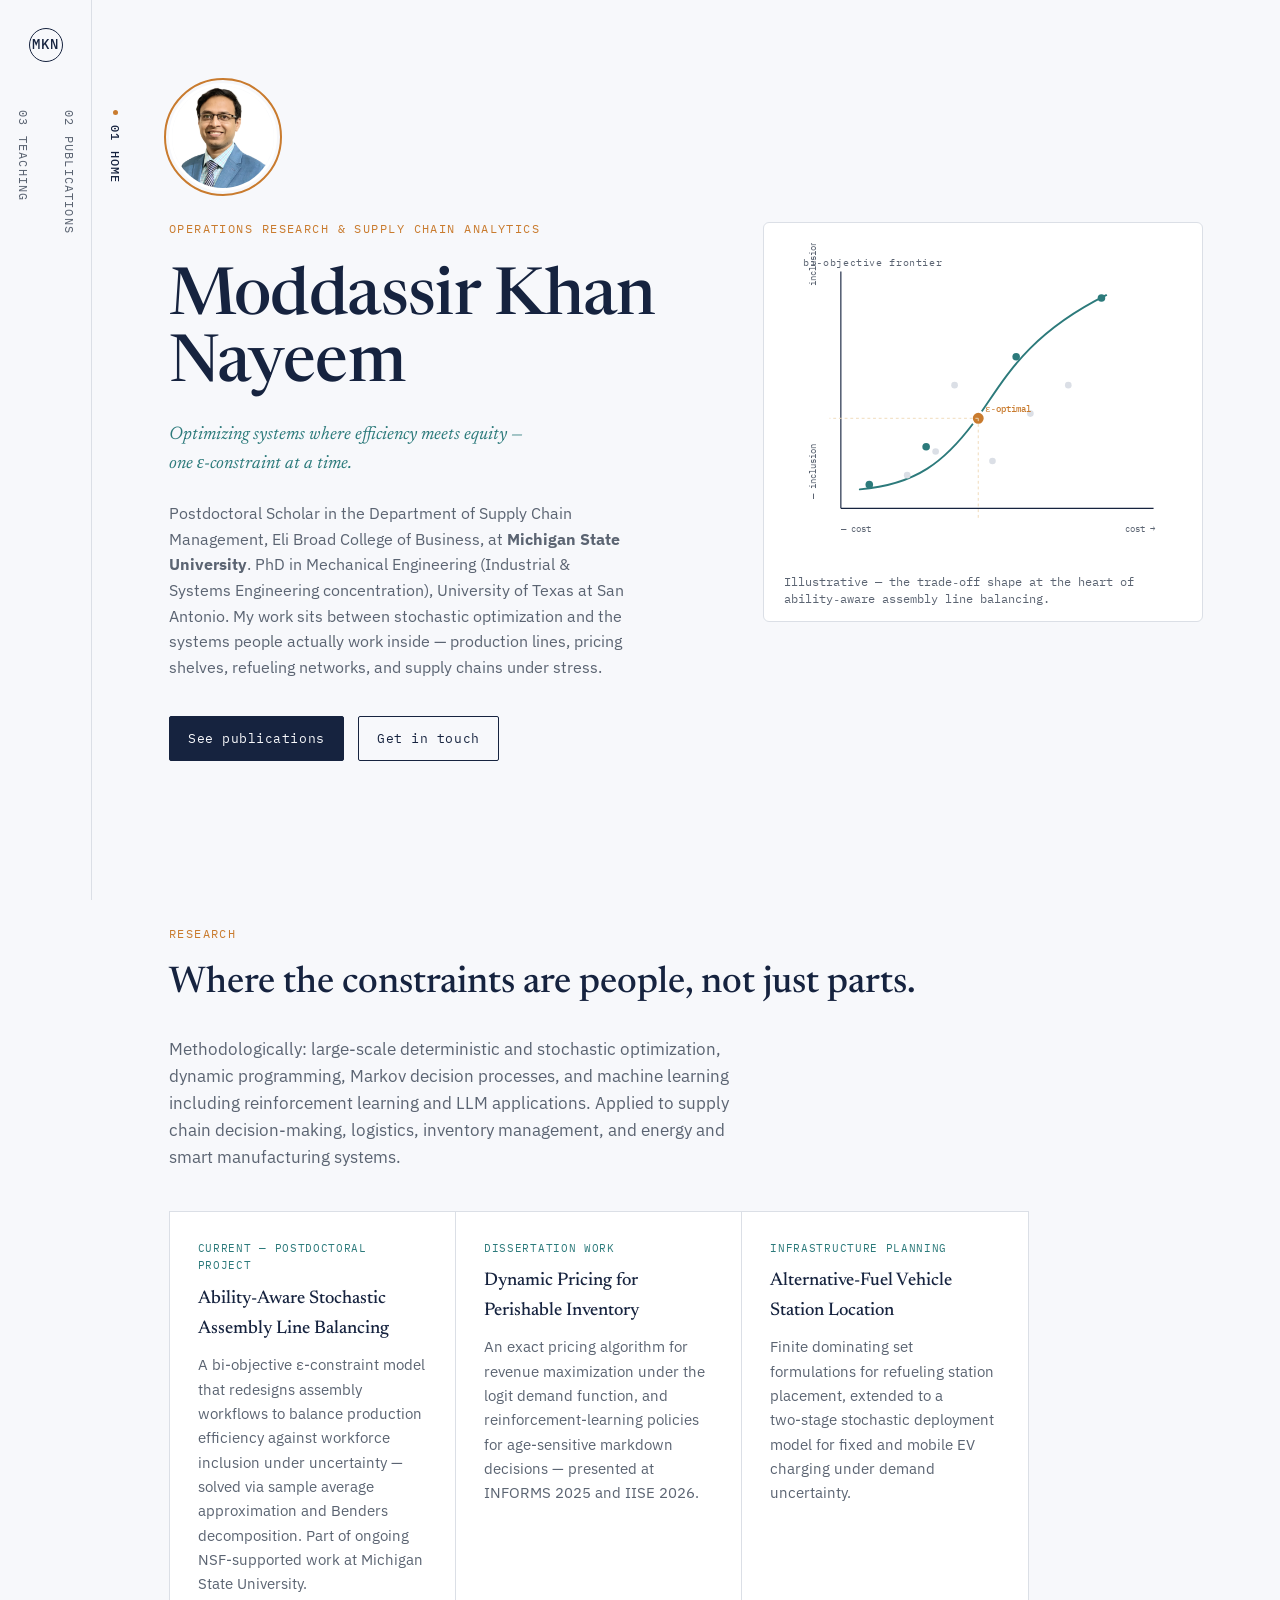
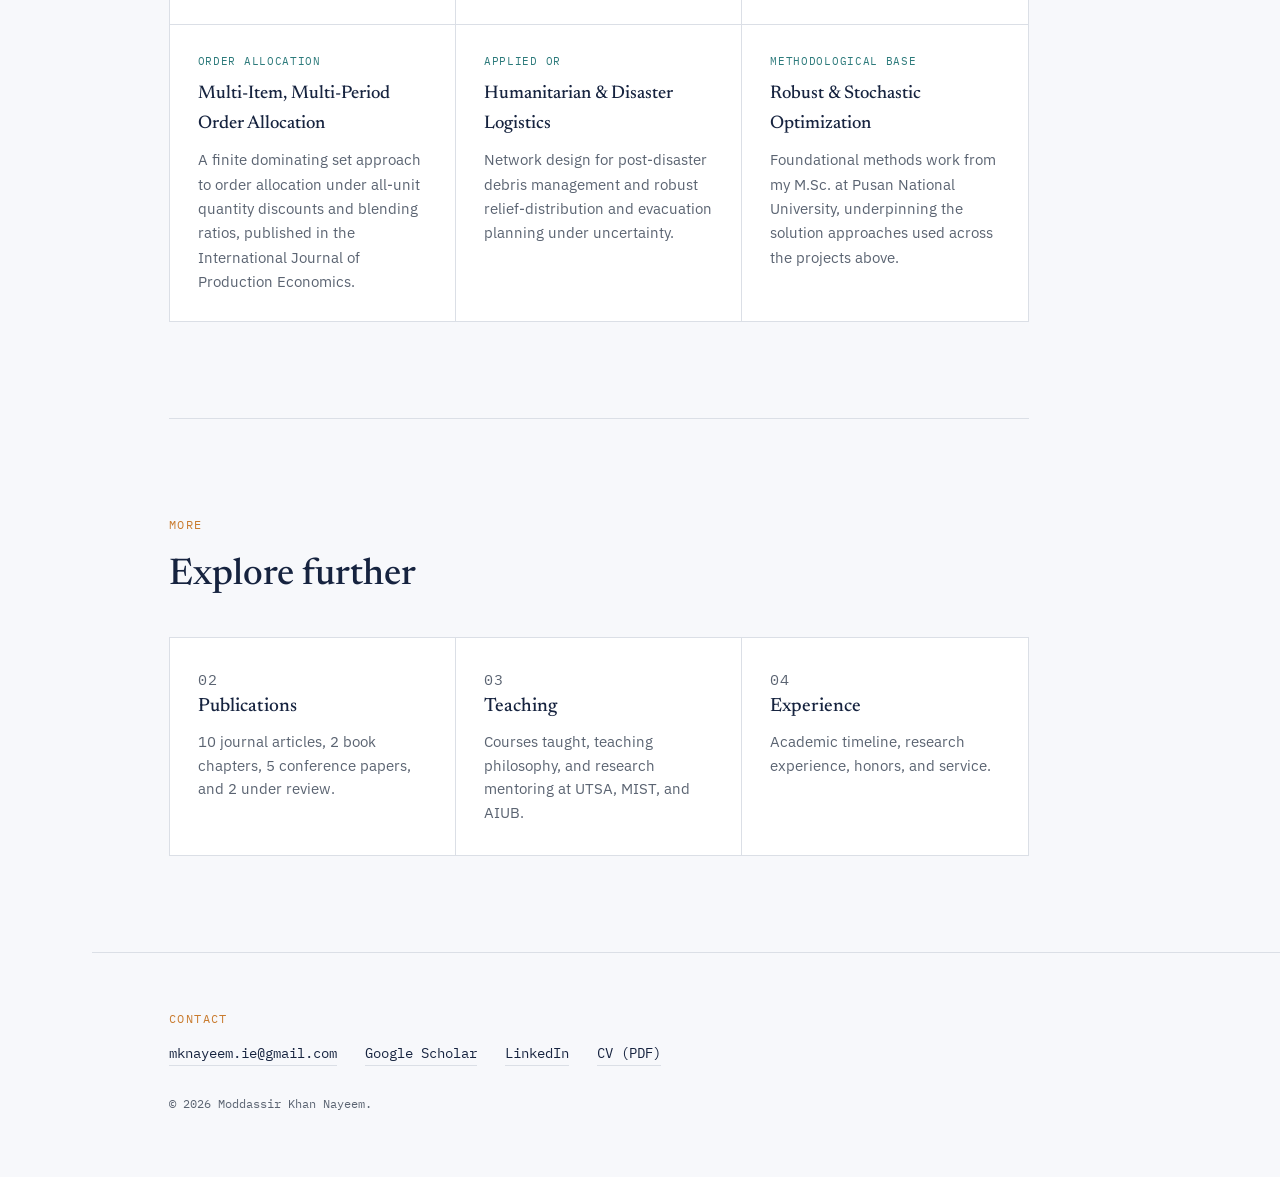
==== index.html @ 97b3437f "Add files via upload" ====
<!DOCTYPE html>
<html lang="en">
<head>
<meta charset="UTF-8">
<meta name="viewport" content="width=device-width, initial-scale=1.0">
<title>Moddassir Khan Nayeem — Operations Research</title>
<meta name="description" content="Moddassir Khan Nayeem — Postdoctoral Scholar, Supply Chain Management, Michigan State University. Stochastic optimization, dynamic pricing, and ability-aware workforce systems.">
<link rel="preconnect" href="https://fonts.googleapis.com">
<link rel="preconnect" href="https://fonts.gstatic.com" crossorigin>
<link href="https://fonts.googleapis.com/css2?family=Newsreader:ital,opsz,wght@0,6..72,400;0,6..72,500;0,6..72,600;1,6..72,400;1,6..72,500&family=IBM+Plex+Sans:wght@400;500;600&family=IBM+Plex+Mono:wght@400;500&display=swap" rel="stylesheet">
<link rel="stylesheet" href="styles.css">
</head>
<body>

<button class="nav-toggle" id="navToggle" aria-label="Open navigation" aria-expanded="false">
  <span></span><span></span><span></span>
</button>

<nav class="sidenav" id="sidenav" aria-label="Site navigation">
  <a class="sidenav-mark" href="index.html">MKN</a>
  <ul>
    <li><a href="index.html" class="navlink" data-label="Home">01</a></li>
    <li><a href="publications.html" class="navlink" data-label="Publications">02</a></li>
    <li><a href="teaching.html" class="navlink" data-label="Teaching">03</a></li>
    <li><a href="experience.html" class="navlink" data-label="Experience">04</a></li>
  </ul>
</nav>

<main>

  <!-- ===== HERO ===== -->
  <section id="top" class="hero" aria-labelledby="hero-heading">
    <div class="hero-text">
      <img src="headshot.jpg" alt="Portrait of Moddassir Khan Nayeem" class="hero-photo">
      <p class="eyebrow">Operations Research &amp; Supply Chain Analytics</p>
      <h1 id="hero-heading">Moddassir Khan<br>Nayeem</h1>
      <p class="hero-sub"><em>Optimizing systems where efficiency meets equity —<br>one ε‑constraint at a time.</em></p>
      <p class="hero-lede">
        Postdoctoral Scholar in the Department of Supply Chain Management, Eli Broad College of
        Business, at <strong>Michigan State University</strong>. PhD in Mechanical Engineering
        (Industrial &amp; Systems Engineering concentration), University of Texas at San Antonio.
        My work sits between stochastic optimization and the systems people actually work
        inside — production lines, pricing shelves, refueling networks, and supply chains
        under stress.
      </p>
      <div class="hero-actions">
        <a href="publications.html" class="btn btn-primary">See publications</a>
        <a href="#contact" class="btn btn-ghost">Get in touch</a>
      </div>
    </div>

    <figure class="hero-chart" aria-label="Illustrative Pareto frontier between throughput cost and workforce inclusion">
      <svg viewBox="0 0 420 340" role="img" aria-hidden="false">
        <text x="20" y="24" class="chart-title">bi‑objective frontier</text>

        <line x1="60" y1="280" x2="60" y2="30" class="axis-line"/>
        <line x1="60" y1="280" x2="390" y2="280" class="axis-line"/>
        <text x="60" y="305" class="axis-label">— cost</text>
        <text x="392" y="305" class="axis-label" text-anchor="end">cost →</text>
        <text x="34" y="270" class="axis-label" transform="rotate(-90 34 270)">— inclusion</text>
        <text x="34" y="45" class="axis-label" transform="rotate(-90 34 45)">inclusion →</text>

        <path id="paretoPath" class="pareto-curve"
          d="M 80,260 C 140,255 170,230 200,190 C 230,150 250,100 340,55" />

        <circle cx="130" cy="245" r="3.5" class="pt-dominated"/>
        <circle cx="160" cy="220" r="3.5" class="pt-dominated"/>
        <circle cx="220" cy="230" r="3.5" class="pt-dominated"/>
        <circle cx="260" cy="180" r="3.5" class="pt-dominated"/>
        <circle cx="300" cy="150" r="3.5" class="pt-dominated"/>
        <circle cx="180" cy="150" r="3.5" class="pt-dominated"/>

        <circle cx="90" cy="255" r="4" class="pt-frontier"/>
        <circle cx="150" cy="215" r="4" class="pt-frontier"/>
        <circle cx="245" cy="120" r="4" class="pt-frontier"/>
        <circle cx="335" cy="58" r="4" class="pt-frontier"/>

        <circle cx="205" cy="185" r="7" class="pt-optimal"/>
        <line x1="205" y1="185" x2="205" y2="292" class="guide-line"/>
        <line x1="205" y1="185" x2="48" y2="185" class="guide-line"/>
        <text x="212" y="178" class="pt-label">ε‑optimal</text>
      </svg>
      <figcaption>Illustrative — the trade‑off shape at the heart of ability‑aware assembly line balancing.</figcaption>
    </figure>
  </section>

  <!-- ===== RESEARCH ===== -->
  <section id="research" class="section">
    <p class="eyebrow">Research</p>
    <h2>Where the constraints are people, not just parts.</h2>
    <p class="section-lede">
      Methodologically: large‑scale deterministic and stochastic optimization, dynamic
      programming, Markov decision processes, and machine learning including reinforcement
      learning and LLM applications. Applied to supply chain decision‑making, logistics,
      inventory management, and energy and smart manufacturing systems.
    </p>

    <div class="research-grid">
      <article class="research-card">
        <p class="card-tag">current — postdoctoral project</p>
        <h3>Ability‑Aware Stochastic Assembly Line Balancing</h3>
        <p>
          A bi‑objective ε‑constraint model that redesigns assembly workflows to balance
          production efficiency against workforce inclusion under uncertainty — solved via
          sample average approximation and Benders decomposition. Part of ongoing NSF‑supported
          work at Michigan State University.
        </p>
      </article>

      <article class="research-card">
        <p class="card-tag">dissertation work</p>
        <h3>Dynamic Pricing for Perishable Inventory</h3>
        <p>
          An exact pricing algorithm for revenue maximization under the logit demand function,
          and reinforcement‑learning policies for age‑sensitive markdown decisions — presented
          at INFORMS 2025 and IISE 2026.
        </p>
      </article>

      <article class="research-card">
        <p class="card-tag">infrastructure planning</p>
        <h3>Alternative‑Fuel Vehicle Station Location</h3>
        <p>
          Finite dominating set formulations for refueling station placement, extended to a
          two‑stage stochastic deployment model for fixed and mobile EV charging under demand
          uncertainty.
        </p>
      </article>

      <article class="research-card">
        <p class="card-tag">order allocation</p>
        <h3>Multi‑Item, Multi‑Period Order Allocation</h3>
        <p>
          A finite dominating set approach to order allocation under all‑unit quantity discounts
          and blending ratios, published in the International Journal of Production Economics.
        </p>
      </article>

      <article class="research-card">
        <p class="card-tag">applied OR</p>
        <h3>Humanitarian &amp; Disaster Logistics</h3>
        <p>
          Network design for post‑disaster debris management and robust relief‑distribution and
          evacuation planning under uncertainty.
        </p>
      </article>

      <article class="research-card">
        <p class="card-tag">methodological base</p>
        <h3>Robust &amp; Stochastic Optimization</h3>
        <p>
          Foundational methods work from my M.Sc. at Pusan National University, underpinning the
          solution approaches used across the projects above.
        </p>
      </article>
    </div>
  </section>

  <!-- ===== EXPLORE MORE ===== -->
  <section class="section explore-section">
    <p class="eyebrow">More</p>
    <h2>Explore further</h2>
    <div class="explore-grid">
      <a href="publications.html" class="explore-card">
        <p class="card-tag">02</p>
        <h3>Publications</h3>
        <p>10 journal articles, 2 book chapters, 5 conference papers, and 2 under review.</p>
      </a>
      <a href="teaching.html" class="explore-card">
        <p class="card-tag">03</p>
        <h3>Teaching</h3>
        <p>Courses taught, teaching philosophy, and research mentoring at UTSA, MIST, and AIUB.</p>
      </a>
      <a href="experience.html" class="explore-card">
        <p class="card-tag">04</p>
        <h3>Experience</h3>
        <p>Academic timeline, research experience, honors, and service.</p>
      </a>
    </div>
  </section>

</main>

<footer class="site-footer" id="contact">
  <p class="eyebrow">Contact</p>
  <ul class="footer-contact">
    <li><a href="mailto:mknayeem.ie@gmail.com">mknayeem.ie@gmail.com</a></li>
    <li><a href="https://scholar.google.com/citations?user=6gZgJ9kAAAAJ&hl=en">Google Scholar</a></li>
    <li><a href="https://www.linkedin.com/in/moddassir-khan-nayeem-074326132">LinkedIn</a></li>
    <li><a href="cv.pdf">CV (PDF)</a></li>
  </ul>
  <p class="footer-note">© <span class="js-year"></span> Moddassir Khan Nayeem.</p>
</footer>

<script src="script.js"></script>
</body>
</html>
---- styles.css ----
/* ===========================================================
   Tokens
=========================================================== */
:root {
  --paper: #F7F8FB;
  --paper-raised: #FFFFFF;
  --ink: #16233F;
  --ink-soft: #5B6472;
  --line: #DBDFE6;
  --accent: #C97B2E;
  --accent-soft: #F0D9B8;
  --teal: #2C7A7B;

  --display: "Newsreader", Georgia, serif;
  --body: "IBM Plex Sans", -apple-system, Segoe UI, sans-serif;
  --mono: "IBM Plex Mono", ui-monospace, SFMono-Regular, monospace;

  --side-w: 92px;
}

* { box-sizing: border-box; }

html { scroll-behavior: smooth; }

@media (prefers-reduced-motion: reduce) {
  html { scroll-behavior: auto; }
  * { animation-duration: 0.01ms !important; animation-iteration-count: 1 !important; transition-duration: 0.01ms !important; }
}

body {
  margin: 0;
  background: var(--paper);
  color: var(--ink);
  font-family: var(--body);
  font-size: 16px;
  line-height: 1.6;
  -webkit-font-smoothing: antialiased;
}

h1, h2, h3 { font-family: var(--display); font-weight: 500; margin: 0; color: var(--ink); }

a { color: inherit; }

.eyebrow {
  font-family: var(--mono);
  font-size: 0.75rem;
  letter-spacing: 0.12em;
  text-transform: uppercase;
  color: var(--accent);
  margin: 0 0 0.75rem;
}

.todo {
  font-family: var(--mono);
  font-size: 0.78em;
  color: var(--teal);
  background: rgba(44,122,123,0.08);
  padding: 0.05em 0.4em;
  border-radius: 3px;
}

/* ===========================================================
   Side navigation
=========================================================== */
.sidenav {
  position: fixed;
  top: 0; left: 0; bottom: 0;
  width: var(--side-w);
  display: flex;
  flex-direction: column;
  align-items: center;
  padding: 28px 0;
  border-right: 1px solid var(--line);
  background: var(--paper);
  z-index: 40;
}

.sidenav-mark {
  font-family: var(--mono);
  font-weight: 500;
  font-size: 0.85rem;
  letter-spacing: 0.08em;
  color: var(--ink);
  text-decoration: none;
  margin-bottom: 48px;
  border: 1px solid var(--ink);
  border-radius: 50%;
  width: 34px; height: 34px;
  display: flex; align-items: center; justify-content: center;
}

.sidenav ul {
  list-style: none;
  padding: 0; margin: 0;
  display: flex;
  flex-direction: column;
  gap: 28px;
  writing-mode: vertical-rl;
}

.navlink {
  font-family: var(--mono);
  font-size: 0.72rem;
  letter-spacing: 0.1em;
  text-decoration: none;
  color: var(--ink-soft);
  display: flex;
  align-items: center;
  gap: 10px;
  transition: color 0.2s ease;
}

.navlink::after {
  content: attr(data-label);
  writing-mode: vertical-rl;
  text-transform: uppercase;
}

.navlink:hover, .navlink:focus-visible {
  color: var(--accent);
}

.navlink.active {
  color: var(--ink);
  font-weight: 500;
}
.navlink.active::before {
  content: "";
  width: 5px; height: 5px;
  border-radius: 50%;
  background: var(--accent);
  flex-shrink: 0;
}

.nav-toggle { display: none; }

/* Footer contact bar — repeated on every page */
.site-footer {
  margin-left: var(--side-w);
  padding: 56px clamp(24px, 6vw, 96px) 64px;
  border-top: 1px solid var(--line);
}

.footer-contact {
  list-style: none;
  margin: 0 0 1.8rem;
  padding: 0;
  display: flex;
  flex-wrap: wrap;
  gap: 10px 28px;
}

.footer-contact a {
  font-family: var(--mono);
  font-size: 0.9rem;
  text-decoration: none;
  color: var(--ink);
  border-bottom: 1px solid var(--line);
  padding-bottom: 3px;
  transition: color 0.2s ease, border-color 0.2s ease;
}
.footer-contact a:hover { color: var(--accent); border-color: var(--accent); }

.footer-note {
  font-family: var(--mono);
  font-size: 0.75rem;
  color: var(--ink-soft);
  margin: 0;
}

@media (max-width: 760px) {
  .site-footer { margin-left: 0; }
}

/* ===========================================================
   Layout
=========================================================== */
main {
  margin-left: var(--side-w);
  padding: 0 clamp(24px, 6vw, 96px);
}

.section {
  padding: 96px 0;
  border-bottom: 1px solid var(--line);
  max-width: 860px;
}
.section:last-of-type { border-bottom: none; }

.section h2 {
  font-size: clamp(1.7rem, 3vw, 2.3rem);
  margin: 0.3em 0 0.6em;
}

.section-lede {
  color: var(--ink-soft);
  max-width: 56ch;
  font-size: 1.05rem;
}

/* ===========================================================
   Hero
=========================================================== */
.hero {
  min-height: 92vh;
  display: flex;
  flex-wrap: wrap;
  align-items: center;
  gap: 56px;
  padding: 64px 0 48px;
}

.hero-text { flex: 1 1 420px; max-width: 560px; }

.hero-photo {
  width: 108px;
  height: 108px;
  border-radius: 50%;
  object-fit: cover;
  border: 3px solid var(--paper-raised);
  outline: 2px solid var(--accent);
  outline-offset: 3px;
  margin-bottom: 28px;
  display: block;
}

/* ===========================================================
   Inner page header (Publications / Teaching / Experience)
=========================================================== */
.page-header {
  padding: 72px 0 48px;
  max-width: 720px;
}

.page-header h1 {
  font-size: clamp(2rem, 4.2vw, 2.9rem);
  margin: 0.3em 0 0.5em;
}

.page-header p {
  color: var(--ink-soft);
  max-width: 58ch;
  font-size: 1.05rem;
}

.hero h1 {
  font-size: clamp(2.4rem, 5.6vw, 4.1rem);
  line-height: 1.03;
  letter-spacing: -0.01em;
  margin-top: 0.4em;
}

.hero-sub {
  font-family: var(--display);
  font-size: 1.15rem;
  color: var(--teal);
  margin: 1.1em 0 0;
}

.hero-lede {
  margin-top: 1.4em;
  color: var(--ink-soft);
  max-width: 46ch;
}

.hero-actions {
  display: flex;
  gap: 14px;
  margin-top: 2.2em;
  flex-wrap: wrap;
}

.btn {
  font-family: var(--mono);
  font-size: 0.82rem;
  letter-spacing: 0.04em;
  text-decoration: none;
  padding: 0.85em 1.4em;
  border-radius: 2px;
  border: 1px solid var(--ink);
  transition: background 0.2s ease, color 0.2s ease, border-color 0.2s ease;
}
.btn-primary { background: var(--ink); color: var(--paper); }
.btn-primary:hover { background: var(--accent); border-color: var(--accent); }
.btn-ghost { background: transparent; color: var(--ink); }
.btn-ghost:hover { border-color: var(--accent); color: var(--accent); }

/* ===========================================================
   Hero chart
=========================================================== */
.hero-chart {
  flex: 1 1 360px;
  max-width: 440px;
  margin: 0;
  background: var(--paper-raised);
  border: 1px solid var(--line);
  border-radius: 6px;
  padding: 20px 20px 14px;
}

.hero-chart svg { width: 100%; height: auto; display: block; }

.chart-title {
  font-family: var(--mono);
  font-size: 11px;
  fill: var(--ink-soft);
  letter-spacing: 0.06em;
}

.axis-line { stroke: var(--ink); stroke-width: 1.2; }
.axis-label { font-family: var(--mono); font-size: 10px; fill: var(--ink-soft); }

.pareto-curve {
  fill: none;
  stroke: var(--teal);
  stroke-width: 2;
  stroke-linecap: round;
  stroke-dasharray: 420;
  stroke-dashoffset: 420;
  animation: draw 1.4s ease forwards 0.3s;
}
@keyframes draw { to { stroke-dashoffset: 0; } }

.pt-dominated { fill: var(--line); }
.pt-frontier { fill: var(--teal); }
.pt-optimal {
  fill: var(--accent);
  stroke: var(--paper-raised);
  stroke-width: 2.5;
}
.guide-line { stroke: var(--accent-soft); stroke-width: 1; stroke-dasharray: 3 3; }
.pt-label {
  font-family: var(--mono);
  font-size: 10px;
  fill: var(--accent);
  font-weight: 500;
}

.hero-chart figcaption {
  font-family: var(--mono);
  font-size: 0.72rem;
  color: var(--ink-soft);
  margin-top: 8px;
  line-height: 1.5;
}

/* ===========================================================
   Research grid
=========================================================== */
.research-grid {
  display: grid;
  grid-template-columns: repeat(auto-fit, minmax(260px, 1fr));
  gap: 1px;
  background: var(--line);
  border: 1px solid var(--line);
  margin-top: 2.5rem;
  max-width: 100%;
}

.research-card {
  background: var(--paper-raised);
  padding: 28px;
  transition: background 0.2s ease;
}
.research-card:hover { background: #FBF6EE; }

.card-tag {
  font-family: var(--mono);
  font-size: 0.7rem;
  letter-spacing: 0.06em;
  text-transform: uppercase;
  color: var(--teal);
  margin: 0 0 0.8em;
}

.research-card h3 {
  font-size: 1.15rem;
  margin-bottom: 0.5em;
}

.research-card p:not(.card-tag) { color: var(--ink-soft); font-size: 0.95rem; margin: 0; }

/* ===========================================================
   Explore further (Home page)
=========================================================== */
.explore-section { max-width: 100%; }

.explore-grid {
  display: grid;
  grid-template-columns: repeat(auto-fit, minmax(220px, 1fr));
  gap: 1px;
  background: var(--line);
  border: 1px solid var(--line);
  margin-top: 2rem;
  max-width: 860px;
}

.explore-card {
  background: var(--paper-raised);
  padding: 30px 28px;
  text-decoration: none;
  color: var(--ink);
  transition: background 0.2s ease;
}
.explore-card:hover { background: #FBF6EE; }
.explore-card:hover h3 { color: var(--accent); }

.explore-card h3 { font-size: 1.2rem; margin-bottom: 0.4em; transition: color 0.2s ease; }
.explore-card p { color: var(--ink-soft); font-size: 0.92rem; margin: 0; }

/* ===========================================================
   Publications
=========================================================== */
.pub-list {
  list-style: none;
  margin: 2.5rem 0 0;
  padding: 0;
}

.pub-item {
  padding: 22px 0;
  border-top: 1px solid var(--line);
}
.pub-item:last-child { border-bottom: 1px solid var(--line); }

.pub-venue {
  font-family: var(--mono);
  font-size: 0.75rem;
  color: var(--teal);
  letter-spacing: 0.04em;
  margin: 0 0 0.4em;
}

.pub-title {
  font-family: var(--display);
  font-size: 1.15rem;
  margin: 0 0 0.35em;
}

.pub-meta { color: var(--ink-soft); font-size: 0.9rem; margin: 0; }

.pub-subhead {
  font-family: var(--mono);
  font-size: 0.8rem;
  letter-spacing: 0.06em;
  text-transform: uppercase;
  color: var(--ink-soft);
  margin: 2.5rem 0 0;
}

.inline-link {
  color: var(--teal);
  text-decoration: underline;
  text-decoration-color: var(--line);
  text-underline-offset: 3px;
  transition: text-decoration-color 0.2s ease;
}
.inline-link:hover { text-decoration-color: var(--teal); }

.tl-note {
  font-family: var(--body);
  font-weight: 400;
  font-size: 0.62em;
  color: var(--ink-soft);
  display: block;
  margin-top: 0.2em;
}

/* ===========================================================
   Timeline
=========================================================== */
.timeline {
  list-style: none;
  margin: 2.5rem 0 0;
  padding: 0;
  border-left: 2px solid var(--line);
}

.timeline-item {
  position: relative;
  padding: 0 0 34px 28px;
}
.timeline-item::before {
  content: "";
  position: absolute;
  left: -7px; top: 4px;
  width: 12px; height: 12px;
  border-radius: 50%;
  background: var(--paper);
  border: 2px solid var(--accent);
}

.tl-date {
  font-family: var(--mono);
  font-size: 0.78rem;
  color: var(--ink-soft);
  margin: 0 0 0.3em;
}

.timeline-item h3 { font-size: 1.1rem; margin-bottom: 0.3em; }
.timeline-item p:not(.tl-date) { color: var(--ink-soft); margin: 0; max-width: 56ch; }

/* ===========================================================
   Teaching / Experience extras
=========================================================== */
.subsection-title {
  font-family: var(--mono);
  font-size: 0.78rem;
  letter-spacing: 0.08em;
  text-transform: uppercase;
  color: var(--teal);
  margin: 3rem 0 1.2rem;
}
.subsection-title:first-of-type { margin-top: 2.5rem; }

.chip-list {
  list-style: none;
  margin: 0;
  padding: 0;
  display: flex;
  flex-wrap: wrap;
  gap: 10px;
}

.chip {
  font-family: var(--mono);
  font-size: 0.82rem;
  color: var(--ink);
  background: var(--paper-raised);
  border: 1px solid var(--line);
  padding: 7px 14px;
  border-radius: 999px;
}

.simple-list {
  list-style: none;
  margin: 0;
  padding: 0;
  display: flex;
  flex-direction: column;
  gap: 12px;
}

.simple-list li {
  padding: 14px 0;
  border-top: 1px solid var(--line);
  color: var(--ink-soft);
  font-size: 0.95rem;
}
.simple-list li:last-child { border-bottom: 1px solid var(--line); }
.simple-list strong { color: var(--ink); font-weight: 500; }

.lead-para {
  color: var(--ink-soft);
  max-width: 62ch;
  margin: 0 0 0.5em;
}

/* ===========================================================
   Responsive
=========================================================== */
@media (max-width: 760px) {
  :root { --side-w: 0px; }

  .sidenav {
    flex-direction: row;
    top: 0; left: 0; right: 0; bottom: auto;
    width: 100%;
    height: 56px;
    border-right: none;
    border-bottom: 1px solid var(--line);
    padding: 0 16px;
    justify-content: space-between;
    transform: translateY(0);
  }
  .sidenav-mark { margin-bottom: 0; }
  .sidenav ul {
    position: fixed;
    top: 56px; left: 0; right: 0;
    background: var(--paper-raised);
    border-bottom: 1px solid var(--line);
    flex-direction: column;
    writing-mode: horizontal-tb;
    padding: 18px 20px 26px;
    gap: 18px;
    transform: translateY(-120%);
    opacity: 0;
    transition: transform 0.25s ease, opacity 0.25s ease;
  }
  .sidenav.open ul { transform: translateY(0); opacity: 1; }
  .navlink { flex-direction: row-reverse; justify-content: flex-end; font-size: 0.9rem; }
  .navlink::after { writing-mode: horizontal-tb; opacity: 1; transform: none; content: attr(data-label); }

  .nav-toggle {
    display: flex;
    flex-direction: column;
    justify-content: center;
    gap: 5px;
    width: 26px; height: 26px;
    background: none; border: none; cursor: pointer;
    padding: 0;
  }
  .nav-toggle span { display: block; height: 2px; background: var(--ink); border-radius: 2px; }

  main { margin-left: 0; margin-top: 56px; padding: 0 20px; }
  .hero { min-height: auto; padding: 48px 0; }
  .section { padding: 64px 0; }
}
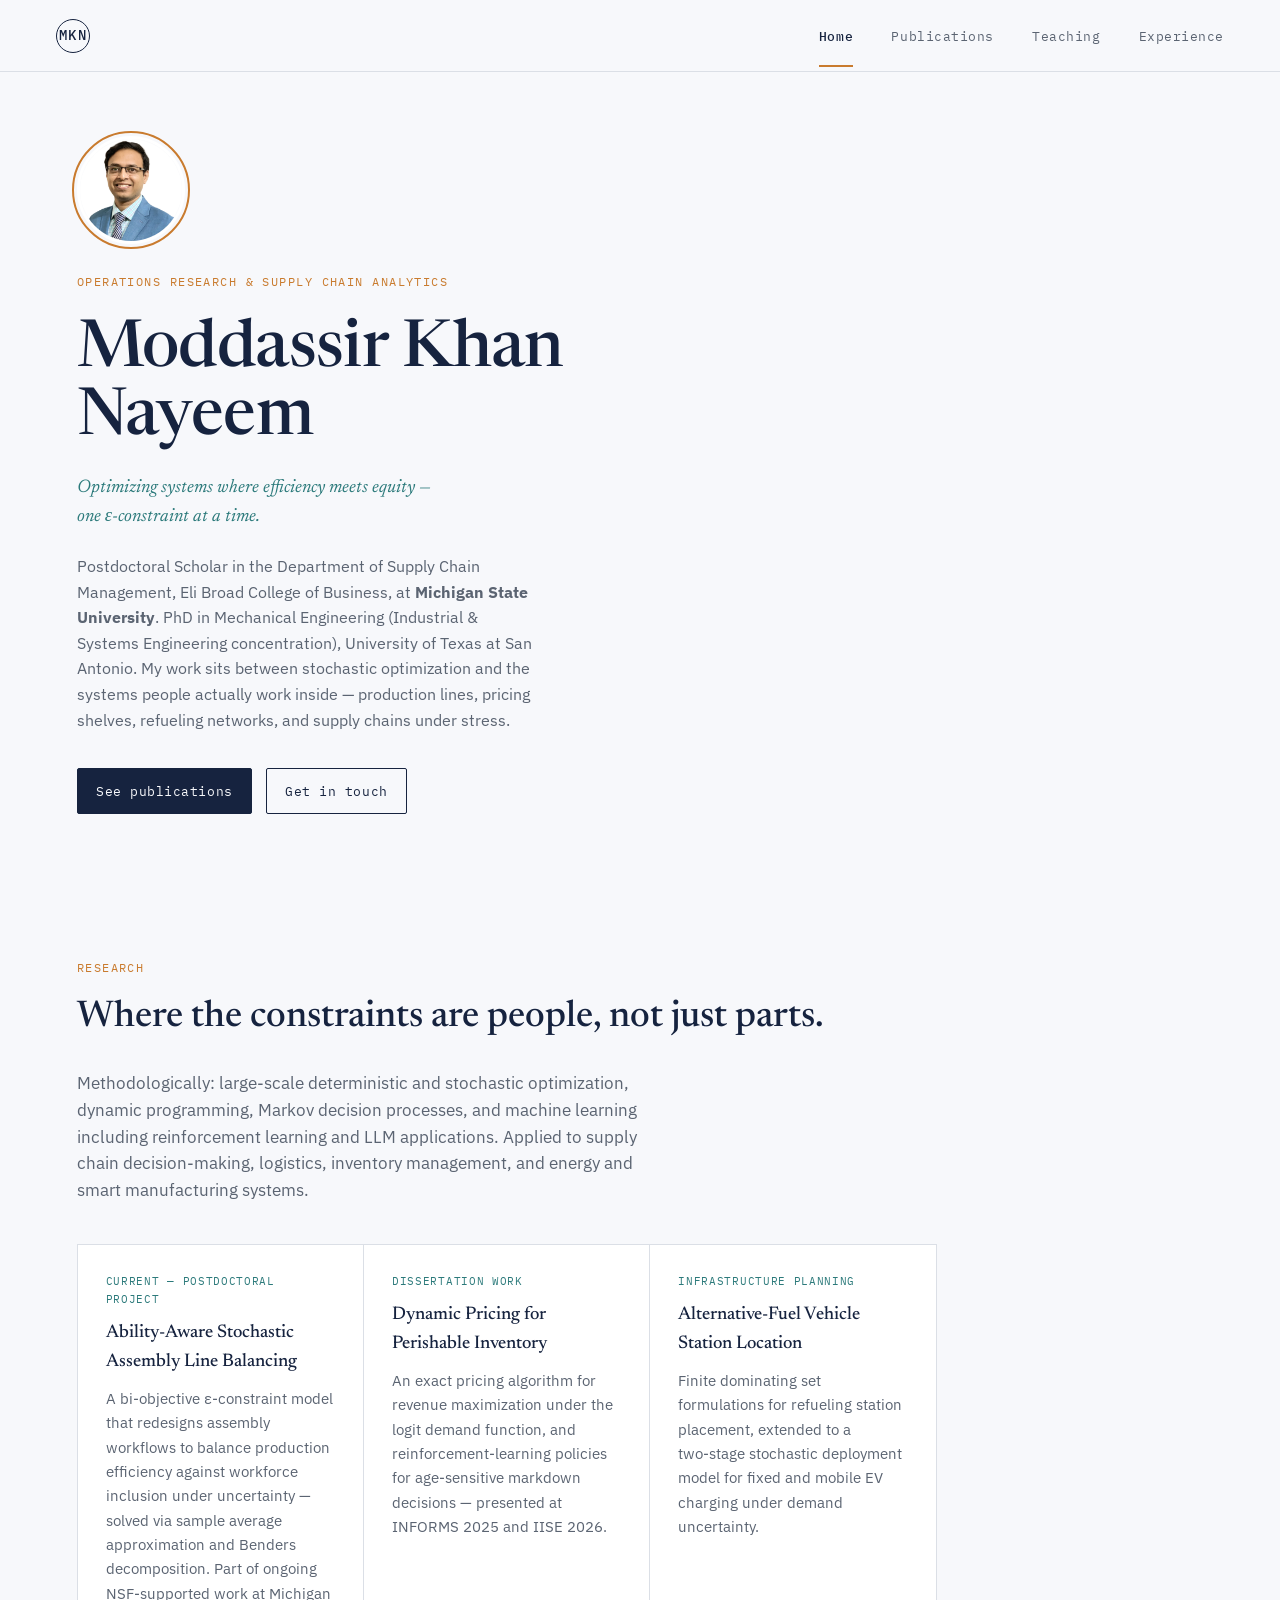
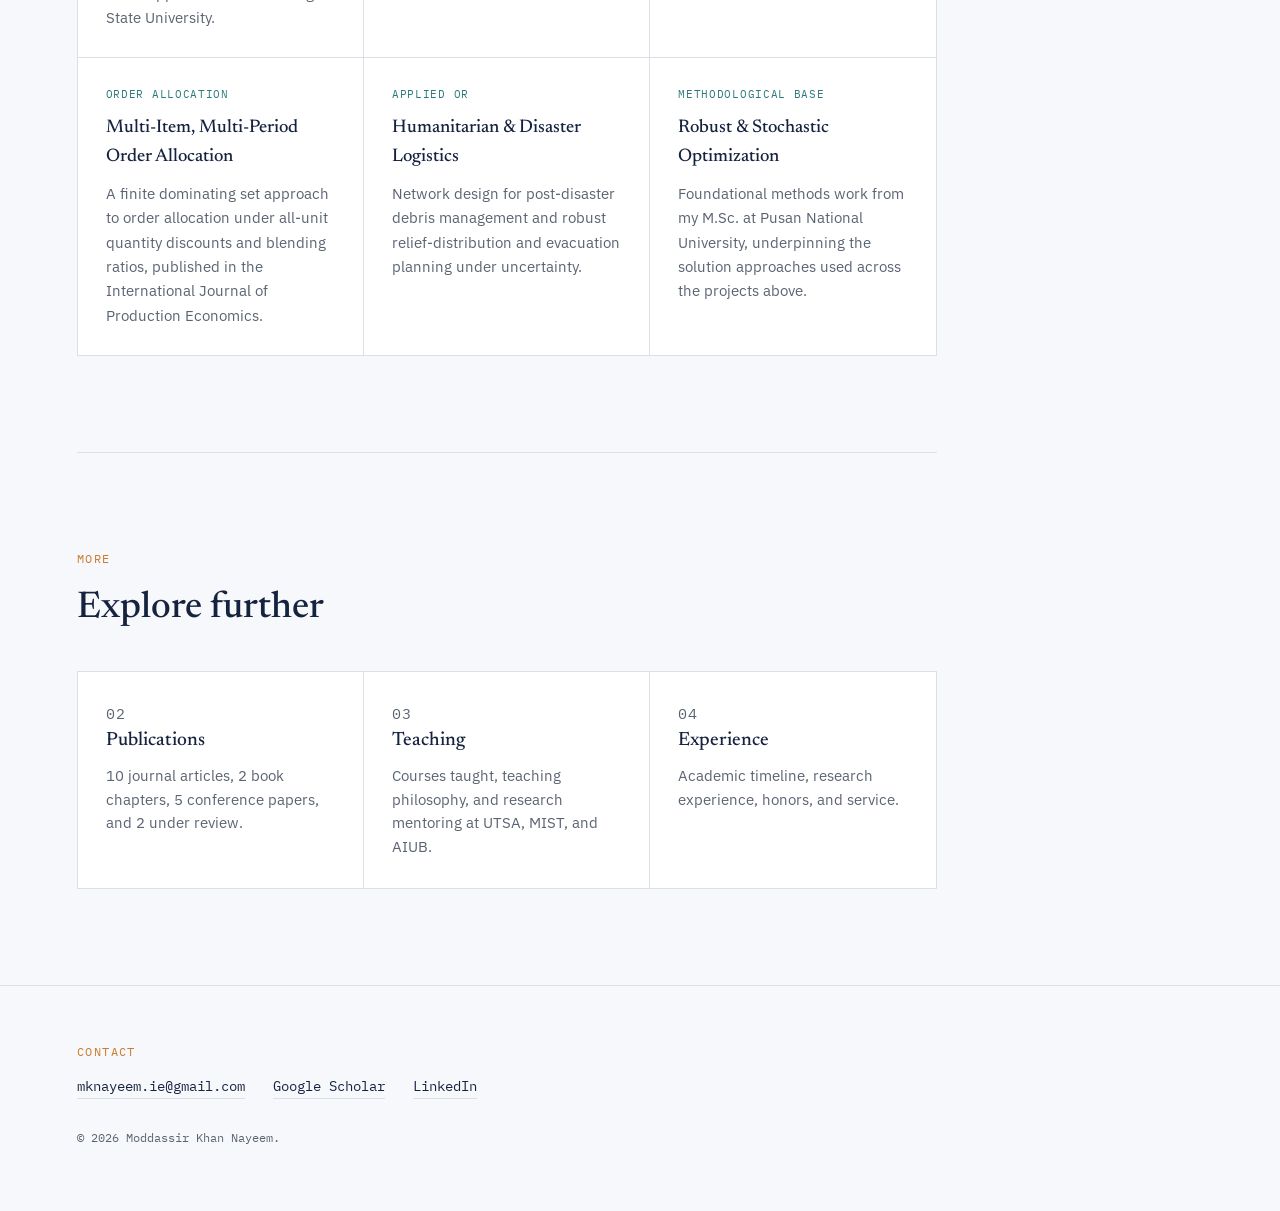
==== commit bd83e1cb: "Add files via upload" ====
--- a/index.html
+++ b/index.html
@@ -19,10 +19,10 @@
 <nav class="sidenav" id="sidenav" aria-label="Site navigation">
   <a class="sidenav-mark" href="index.html">MKN</a>
   <ul>
-    <li><a href="index.html" class="navlink" data-label="Home">01</a></li>
-    <li><a href="publications.html" class="navlink" data-label="Publications">02</a></li>
-    <li><a href="teaching.html" class="navlink" data-label="Teaching">03</a></li>
-    <li><a href="experience.html" class="navlink" data-label="Experience">04</a></li>
+    <li><a href="index.html" class="navlink">Home</a></li>
+    <li><a href="publications.html" class="navlink">Publications</a></li>
+    <li><a href="teaching.html" class="navlink">Teaching</a></li>
+    <li><a href="experience.html" class="navlink">Experience</a></li>
   </ul>
 </nav>
 
@@ -48,40 +48,6 @@
         <a href="#contact" class="btn btn-ghost">Get in touch</a>
       </div>
     </div>
-
-    <figure class="hero-chart" aria-label="Illustrative Pareto frontier between throughput cost and workforce inclusion">
-      <svg viewBox="0 0 420 340" role="img" aria-hidden="false">
-        <text x="20" y="24" class="chart-title">bi‑objective frontier</text>
-
-        <line x1="60" y1="280" x2="60" y2="30" class="axis-line"/>
-        <line x1="60" y1="280" x2="390" y2="280" class="axis-line"/>
-        <text x="60" y="305" class="axis-label">— cost</text>
-        <text x="392" y="305" class="axis-label" text-anchor="end">cost →</text>
-        <text x="34" y="270" class="axis-label" transform="rotate(-90 34 270)">— inclusion</text>
-        <text x="34" y="45" class="axis-label" transform="rotate(-90 34 45)">inclusion →</text>
-
-        <path id="paretoPath" class="pareto-curve"
-          d="M 80,260 C 140,255 170,230 200,190 C 230,150 250,100 340,55" />
-
-        <circle cx="130" cy="245" r="3.5" class="pt-dominated"/>
-        <circle cx="160" cy="220" r="3.5" class="pt-dominated"/>
-        <circle cx="220" cy="230" r="3.5" class="pt-dominated"/>
-        <circle cx="260" cy="180" r="3.5" class="pt-dominated"/>
-        <circle cx="300" cy="150" r="3.5" class="pt-dominated"/>
-        <circle cx="180" cy="150" r="3.5" class="pt-dominated"/>
-
-        <circle cx="90" cy="255" r="4" class="pt-frontier"/>
-        <circle cx="150" cy="215" r="4" class="pt-frontier"/>
-        <circle cx="245" cy="120" r="4" class="pt-frontier"/>
-        <circle cx="335" cy="58" r="4" class="pt-frontier"/>
-
-        <circle cx="205" cy="185" r="7" class="pt-optimal"/>
-        <line x1="205" y1="185" x2="205" y2="292" class="guide-line"/>
-        <line x1="205" y1="185" x2="48" y2="185" class="guide-line"/>
-        <text x="212" y="178" class="pt-label">ε‑optimal</text>
-      </svg>
-      <figcaption>Illustrative — the trade‑off shape at the heart of ability‑aware assembly line balancing.</figcaption>
-    </figure>
   </section>
 
   <!-- ===== RESEARCH ===== -->
@@ -187,7 +153,6 @@
     <li><a href="mailto:mknayeem.ie@gmail.com">mknayeem.ie@gmail.com</a></li>
     <li><a href="https://scholar.google.com/citations?user=6gZgJ9kAAAAJ&hl=en">Google Scholar</a></li>
     <li><a href="https://www.linkedin.com/in/moddassir-khan-nayeem-074326132">LinkedIn</a></li>
-    <li><a href="cv.pdf">CV (PDF)</a></li>
   </ul>
   <p class="footer-note">© <span class="js-year"></span> Moddassir Khan Nayeem.</p>
 </footer>
--- a/styles.css
+++ b/styles.css
@@ -14,8 +14,6 @@
   --display: "Newsreader", Georgia, serif;
   --body: "IBM Plex Sans", -apple-system, Segoe UI, sans-serif;
   --mono: "IBM Plex Mono", ui-monospace, SFMono-Regular, monospace;
-
-  --side-w: 92px;
 }
 
 * { box-sizing: border-box; }
@@ -60,17 +58,21 @@
 }
 
 /* ===========================================================
-   Side navigation
-=========================================================== */
+   Top navigation
+=========================================================== */
+:root {
+  --header-h: 72px;
+}
+
 .sidenav {
   position: fixed;
-  top: 0; left: 0; bottom: 0;
-  width: var(--side-w);
-  display: flex;
-  flex-direction: column;
+  top: 0; left: 0; right: 0;
+  height: var(--header-h);
+  display: flex;
   align-items: center;
-  padding: 28px 0;
-  border-right: 1px solid var(--line);
+  justify-content: space-between;
+  padding: 0 clamp(20px, 5vw, 56px);
+  border-bottom: 1px solid var(--line);
   background: var(--paper);
   z-index: 40;
 }
@@ -82,61 +84,53 @@
   letter-spacing: 0.08em;
   color: var(--ink);
   text-decoration: none;
-  margin-bottom: 48px;
   border: 1px solid var(--ink);
   border-radius: 50%;
   width: 34px; height: 34px;
   display: flex; align-items: center; justify-content: center;
+  flex-shrink: 0;
 }
 
 .sidenav ul {
   list-style: none;
   padding: 0; margin: 0;
   display: flex;
-  flex-direction: column;
-  gap: 28px;
-  writing-mode: vertical-rl;
+  align-items: center;
+  gap: clamp(20px, 3vw, 40px);
 }
 
 .navlink {
   font-family: var(--mono);
-  font-size: 0.72rem;
-  letter-spacing: 0.1em;
+  font-size: 0.82rem;
+  letter-spacing: 0.04em;
   text-decoration: none;
   color: var(--ink-soft);
-  display: flex;
-  align-items: center;
-  gap: 10px;
   transition: color 0.2s ease;
 }
 
-.navlink::after {
-  content: attr(data-label);
-  writing-mode: vertical-rl;
-  text-transform: uppercase;
-}
-
-.navlink:hover, .navlink:focus-visible {
-  color: var(--accent);
-}
-
-.navlink.active {
-  color: var(--ink);
-  font-weight: 500;
-}
-.navlink.active::before {
+.navlink:hover, .navlink:focus-visible { color: var(--accent); }
+
+.navlink.active { color: var(--ink); font-weight: 500; position: relative; }
+.navlink.active::after {
   content: "";
-  width: 5px; height: 5px;
-  border-radius: 50%;
+  position: absolute;
+  left: 0; right: 0; bottom: -22px;
+  height: 2px;
   background: var(--accent);
-  flex-shrink: 0;
 }
 
 .nav-toggle { display: none; }
 
-/* Footer contact bar — repeated on every page */
+/* ===========================================================
+   Layout
+=========================================================== */
+main {
+  margin-top: var(--header-h);
+  padding: 0 clamp(24px, 6vw, 96px);
+}
+
 .site-footer {
-  margin-left: var(--side-w);
+  margin-top: 0;
   padding: 56px clamp(24px, 6vw, 96px) 64px;
   border-top: 1px solid var(--line);
 }
@@ -168,18 +162,9 @@
   margin: 0;
 }
 
-@media (max-width: 760px) {
-  .site-footer { margin-left: 0; }
-}
-
-/* ===========================================================
-   Layout
-=========================================================== */
-main {
-  margin-left: var(--side-w);
-  padding: 0 clamp(24px, 6vw, 96px);
-}
-
+/* ===========================================================
+   Sections
+=========================================================== */
 .section {
   padding: 96px 0;
   border-bottom: 1px solid var(--line);
@@ -202,15 +187,13 @@
    Hero
 =========================================================== */
 .hero {
-  min-height: 92vh;
-  display: flex;
-  flex-wrap: wrap;
+  min-height: 78vh;
+  display: flex;
   align-items: center;
-  gap: 56px;
   padding: 64px 0 48px;
 }
 
-.hero-text { flex: 1 1 420px; max-width: 560px; }
+.hero-text { max-width: 680px; }
 
 .hero-photo {
   width: 108px;
@@ -286,65 +269,6 @@
 .btn-ghost:hover { border-color: var(--accent); color: var(--accent); }
 
 /* ===========================================================
-   Hero chart
-=========================================================== */
-.hero-chart {
-  flex: 1 1 360px;
-  max-width: 440px;
-  margin: 0;
-  background: var(--paper-raised);
-  border: 1px solid var(--line);
-  border-radius: 6px;
-  padding: 20px 20px 14px;
-}
-
-.hero-chart svg { width: 100%; height: auto; display: block; }
-
-.chart-title {
-  font-family: var(--mono);
-  font-size: 11px;
-  fill: var(--ink-soft);
-  letter-spacing: 0.06em;
-}
-
-.axis-line { stroke: var(--ink); stroke-width: 1.2; }
-.axis-label { font-family: var(--mono); font-size: 10px; fill: var(--ink-soft); }
-
-.pareto-curve {
-  fill: none;
-  stroke: var(--teal);
-  stroke-width: 2;
-  stroke-linecap: round;
-  stroke-dasharray: 420;
-  stroke-dashoffset: 420;
-  animation: draw 1.4s ease forwards 0.3s;
-}
-@keyframes draw { to { stroke-dashoffset: 0; } }
-
-.pt-dominated { fill: var(--line); }
-.pt-frontier { fill: var(--teal); }
-.pt-optimal {
-  fill: var(--accent);
-  stroke: var(--paper-raised);
-  stroke-width: 2.5;
-}
-.guide-line { stroke: var(--accent-soft); stroke-width: 1; stroke-dasharray: 3 3; }
-.pt-label {
-  font-family: var(--mono);
-  font-size: 10px;
-  fill: var(--accent);
-  font-weight: 500;
-}
-
-.hero-chart figcaption {
-  font-family: var(--mono);
-  font-size: 0.72rem;
-  color: var(--ink-soft);
-  margin-top: 8px;
-  line-height: 1.5;
-}
-
-/* ===========================================================
    Research grid
 =========================================================== */
 .research-grid {
@@ -559,28 +483,18 @@
 /* ===========================================================
    Responsive
 =========================================================== */
-@media (max-width: 760px) {
-  :root { --side-w: 0px; }
-
-  .sidenav {
-    flex-direction: row;
-    top: 0; left: 0; right: 0; bottom: auto;
-    width: 100%;
-    height: 56px;
-    border-right: none;
-    border-bottom: 1px solid var(--line);
-    padding: 0 16px;
-    justify-content: space-between;
-    transform: translateY(0);
-  }
-  .sidenav-mark { margin-bottom: 0; }
+@media (max-width: 700px) {
+  :root { --header-h: 56px; }
+
+  .sidenav { padding: 0 16px; }
+
   .sidenav ul {
     position: fixed;
     top: 56px; left: 0; right: 0;
     background: var(--paper-raised);
     border-bottom: 1px solid var(--line);
     flex-direction: column;
-    writing-mode: horizontal-tb;
+    align-items: flex-start;
     padding: 18px 20px 26px;
     gap: 18px;
     transform: translateY(-120%);
@@ -588,21 +502,25 @@
     transition: transform 0.25s ease, opacity 0.25s ease;
   }
   .sidenav.open ul { transform: translateY(0); opacity: 1; }
-  .navlink { flex-direction: row-reverse; justify-content: flex-end; font-size: 0.9rem; }
-  .navlink::after { writing-mode: horizontal-tb; opacity: 1; transform: none; content: attr(data-label); }
+  .navlink { font-size: 0.9rem; }
+  .navlink.active::after { bottom: -4px; }
 
   .nav-toggle {
+    position: fixed;
+    top: 0; right: 16px;
+    height: 56px;
     display: flex;
     flex-direction: column;
     justify-content: center;
     gap: 5px;
-    width: 26px; height: 26px;
+    width: 26px;
     background: none; border: none; cursor: pointer;
     padding: 0;
+    z-index: 41;
   }
   .nav-toggle span { display: block; height: 2px; background: var(--ink); border-radius: 2px; }
 
-  main { margin-left: 0; margin-top: 56px; padding: 0 20px; }
-  .hero { min-height: auto; padding: 48px 0; }
-  .section { padding: 64px 0; }
-}
+  main { padding: 0 20px; }
+  .hero { min-height: auto; padding: 40px 0; }
+  .section { padding: 56px 0; }
+}
